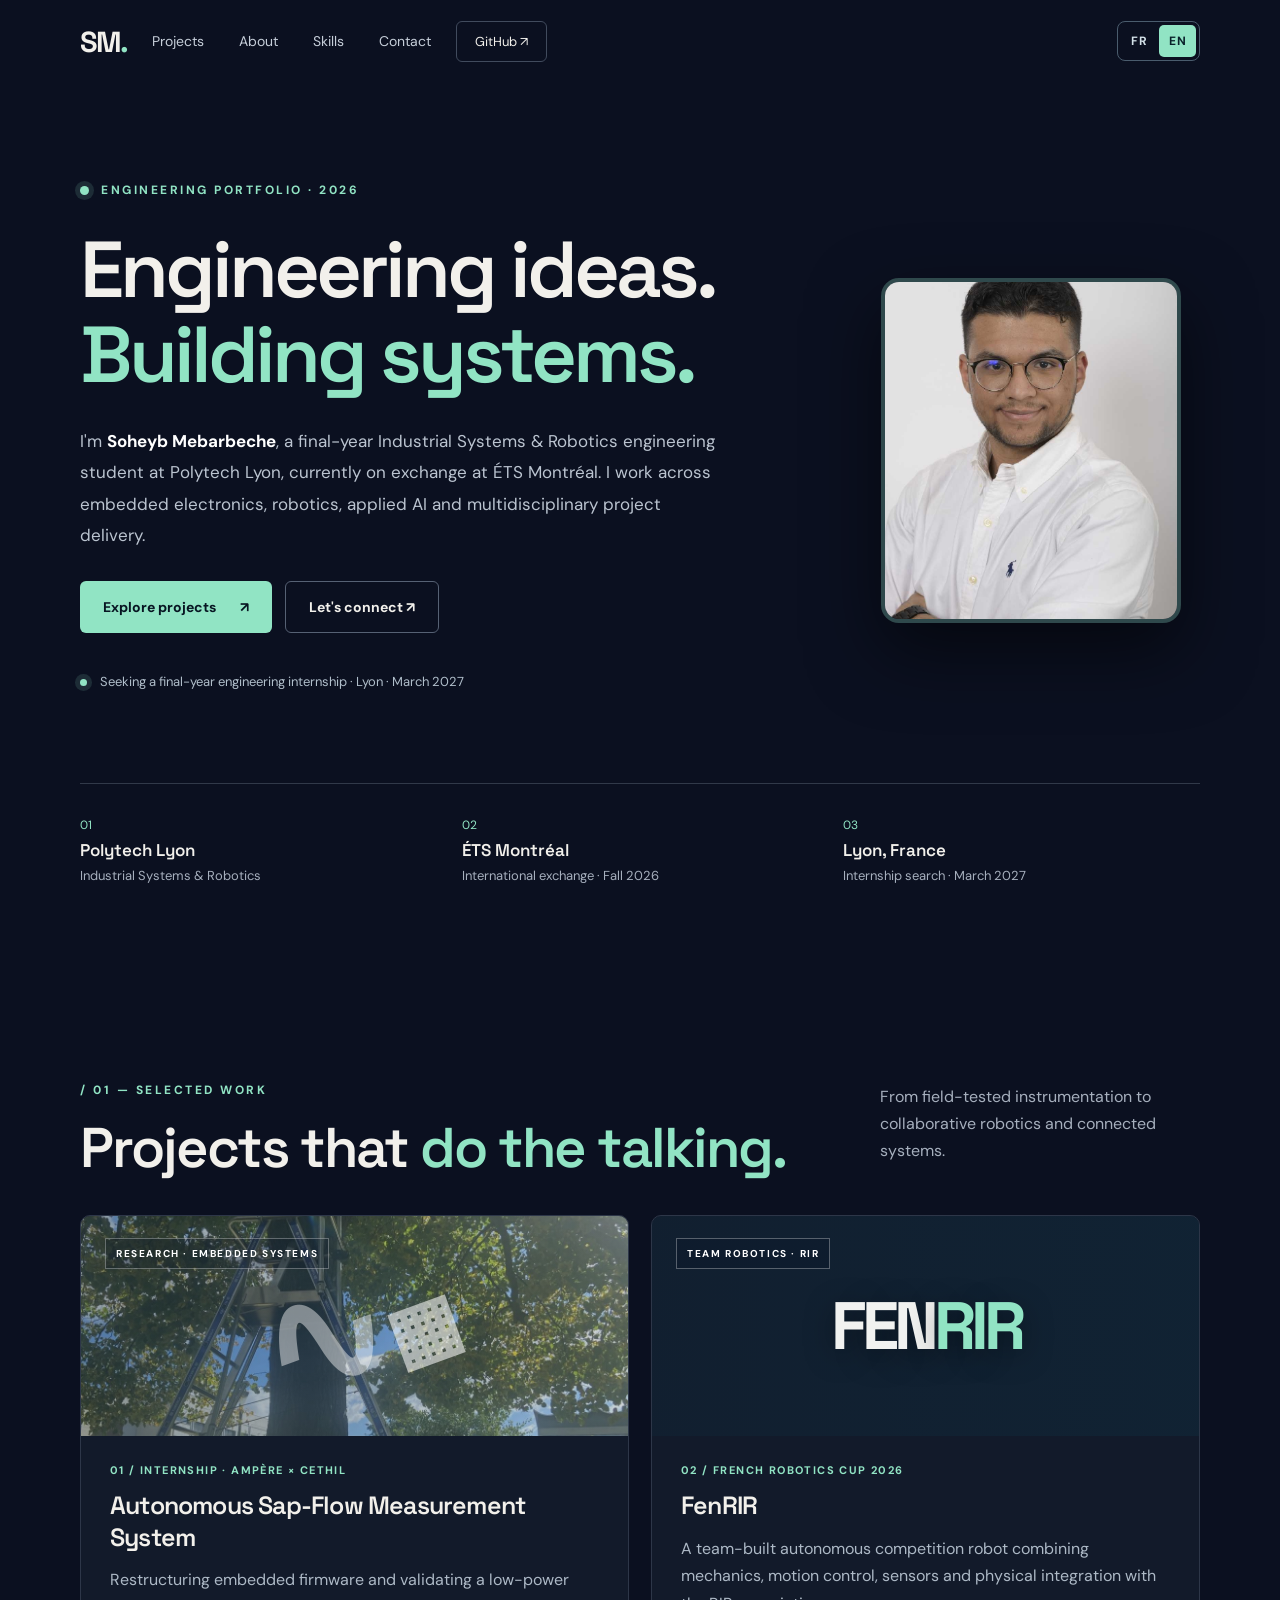
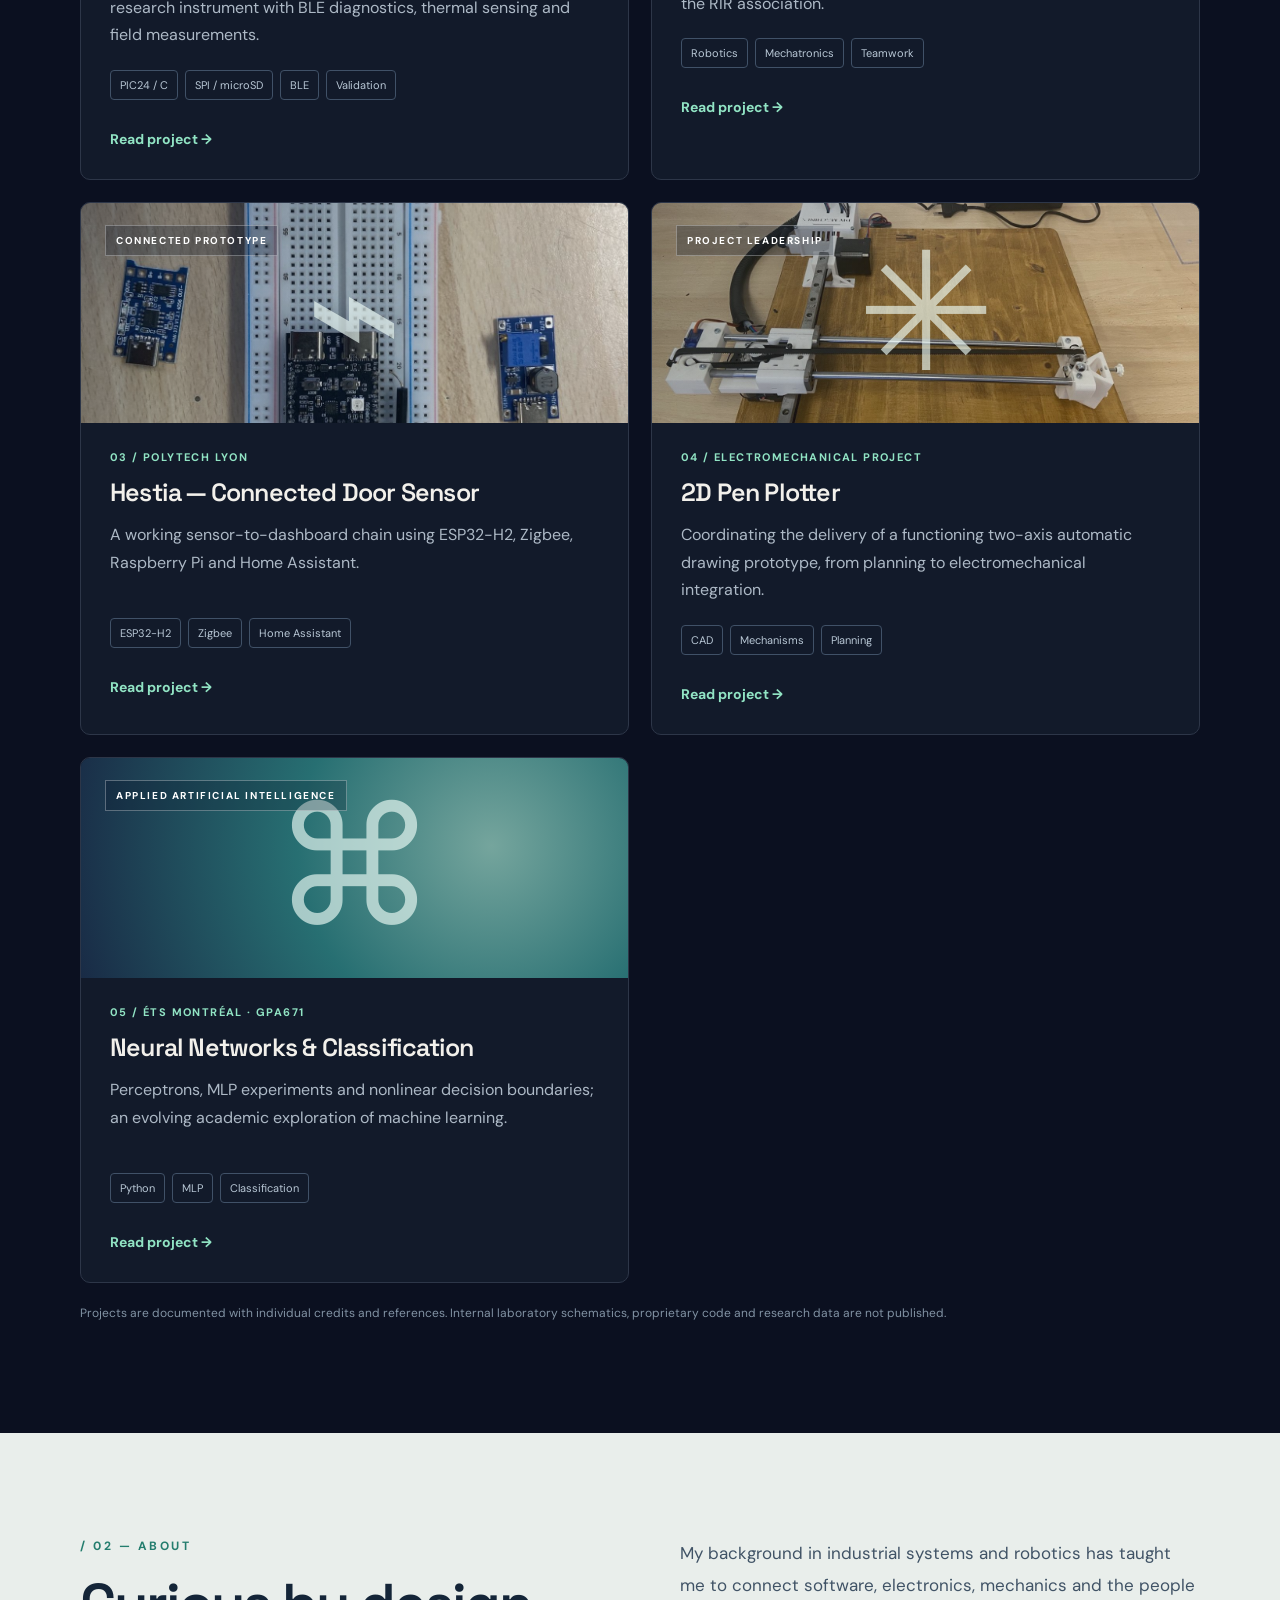
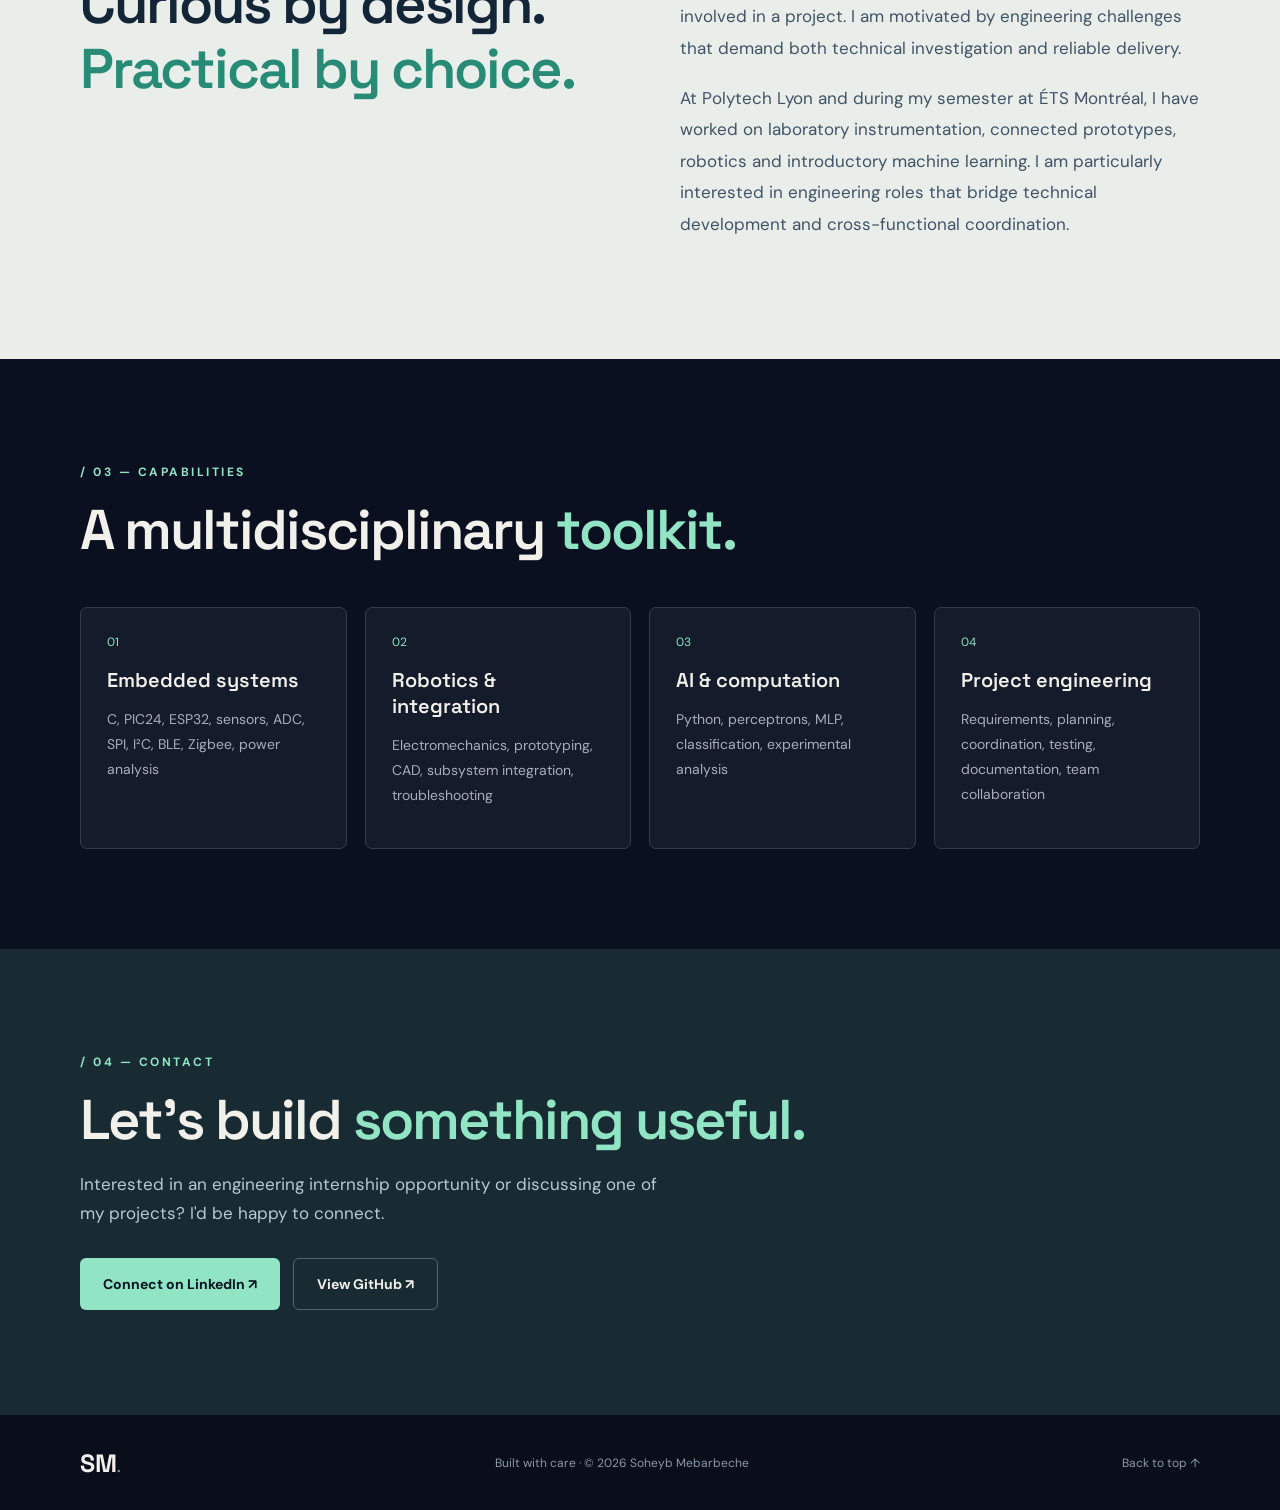
==== en/index.html @ 74ad2352 "Fix GitHub Pages root structure for bilingual portfolio" ====
<!DOCTYPE html>

<html lang="en"><head><meta charset="utf-8"/><meta content="width=device-width, initial-scale=1" name="viewport"/><meta content="Soheyb Mebarbeche — engineering student in industrial systems and robotics. Selected projects in robotics, embedded systems, AI and project engineering." name="description"/><title>Soheyb Mebarbeche | Engineering Portfolio</title><link href="../styles.css" rel="stylesheet"/></head><body>
<header class="nav"><a class="brand" href="#top">SM<span class="dot">.</span></a><nav aria-label="Main navigation"><a href="#projects">Projects</a><a href="#about">About</a><a href="#skills">Skills</a><a href="#contact">Contact</a></nav><a class="smallbtn" href="https://github.com/SoheybM" rel="noopener" target="_blank">GitHub ↗</a><div aria-label="Choix de la langue / Language" class="lang-switch" role="group"><a class="inactive" href="../index.html" hreflang="fr" lang="fr">FR</a><a aria-current="page" class="active" href="#" hreflang="en" lang="en">EN</a></div></header>
<main id="top"><section class="hero wrap"><div class="eyebrow"><span class="pulse"></span> ENGINEERING PORTFOLIO · 2026</div><div class="hero-grid"><div><h1>Engineering ideas.<br/><em>Building systems.</em></h1><p class="intro">I'm <strong>Soheyb Mebarbeche</strong>, a final-year Industrial Systems &amp; Robotics engineering student at Polytech Lyon, currently on exchange at ÉTS Montréal. I work across embedded electronics, robotics, applied AI and multidisciplinary project delivery.</p><div class="cta"><a class="primary" href="#projects">Explore projects <span>↗</span></a><a class="secondary" href="https://www.linkedin.com/in/soheyb-mebarbeche-37953226b" rel="noopener" target="_blank">Let's connect ↗</a></div><p class="availability"><span class="pulse"></span> Seeking a final-year engineering internship · Lyon · March 2027</p></div><div aria-label="Abstract engineering systems illustration" class="hero-art"><img alt="Professional portrait of Soheyb Mebarbeche" class="profile-photo" src="../assets/profile-photo.jpg"/></div></div><div class="facts"><div><span>01</span><strong>Polytech Lyon</strong><small>Industrial Systems &amp; Robotics</small></div><div><span>02</span><strong>ÉTS Montréal</strong><small>International exchange · Fall 2026</small></div><div><span>03</span><strong>Lyon, France</strong><small>Internship search · March 2027</small></div></div></section>
<section class="section wrap" id="projects"><div class="section-head"><div><div class="kicker">/ 01 — SELECTED WORK</div><h2>Projects that <em>do the talking.</em></h2></div><p>From field-tested instrumentation to collaborative robotics and connected systems.</p></div><div class="project-grid">
<article class="project-card featured"><div class="visual gradient-one" style="background:linear-gradient(90deg,#10263770,#10263730),url(../assets/tree-field.jpg) center 44% / cover"><div class="visual-label">RESEARCH · EMBEDDED SYSTEMS</div><div class="line-art">∿<span>▦</span></div></div><div class="card-content"><div class="meta">01 / INTERNSHIP · AMPÈRE × CETHIL</div><h3>Autonomous Sap-Flow Measurement System</h3><p>Restructuring embedded firmware and validating a low-power research instrument with BLE diagnostics, thermal sensing and field measurements.</p><div class="chips"><span>PIC24 / C</span><span>SPI / microSD</span><span>BLE</span><span>Validation</span></div><a href="../projects/sap-flow.html">Read project →</a></div></article>
<article class="project-card"><div class="visual fenrir" style="background:linear-gradient(90deg,#1026376e,#102637b5),url(https://github.com/user-attachments/assets/eb1d1699-436f-4fce-b600-164deeedb502) center center / cover"><div class="visual-label">TEAM ROBOTICS · RIR</div><div class="wolf">FEN<span>RIR</span></div></div><div class="card-content"><div class="meta">02 / FRENCH ROBOTICS CUP 2026</div><h3>FenRIR</h3><p>A team-built autonomous competition robot combining mechanics, motion control, sensors and physical integration with the RIR association.</p><div class="chips"><span>Robotics</span><span>Mechatronics</span><span>Teamwork</span></div><a href="../projects/fenrir.html">Read project →</a></div></article>
<article class="project-card"><div class="visual gradient-two" style="background:linear-gradient(90deg,#10263750,#10263710),url(../assets/hestia-electronics.jpg) center 50% / cover"><div class="visual-label">CONNECTED PROTOTYPE</div><div class="symbol">⌁</div></div><div class="card-content"><div class="meta">03 / POLYTECH LYON</div><h3>Hestia — Connected Door Sensor</h3><p>A working sensor-to-dashboard chain using ESP32-H2, Zigbee, Raspberry Pi and Home Assistant.</p><div class="chips"><span>ESP32-H2</span><span>Zigbee</span><span>Home Assistant</span></div><a href="../projects/hestia.html">Read project →</a></div></article>
<article class="project-card"><div class="visual gradient-three" style="background:linear-gradient(90deg,#10263750,#10263710),url(../assets/plotter-1.jpg) center 50% / cover"><div class="visual-label">PROJECT LEADERSHIP</div><div class="symbol">✳</div></div><div class="card-content"><div class="meta">04 / ELECTROMECHANICAL PROJECT</div><h3>2D Pen Plotter</h3><p>Coordinating the delivery of a functioning two-axis automatic drawing prototype, from planning to electromechanical integration.</p><div class="chips"><span>CAD</span><span>Mechanisms</span><span>Planning</span></div><a href="../projects/plotter.html">Read project →</a></div></article>
<article class="project-card"><div class="visual gradient-four"><div class="visual-label">APPLIED ARTIFICIAL INTELLIGENCE</div><div class="symbol">⌘</div></div><div class="card-content"><div class="meta">05 / ÉTS MONTRÉAL · GPA671</div><h3>Neural Networks &amp; Classification</h3><p>Perceptrons, MLP experiments and nonlinear decision boundaries; an evolving academic exploration of machine learning.</p><div class="chips"><span>Python</span><span>MLP</span><span>Classification</span></div><a href="../projects/neural-networks.html">Read project →</a></div></article>
</div><p class="fine">Projects are documented with individual credits and references. Internal laboratory schematics, proprietary code and research data are not published.</p></section>
<section class="section section-light" id="about"><div class="wrap two-col"><div><div class="kicker">/ 02 — ABOUT</div><h2>Curious by design.<br/><em>Practical by choice.</em></h2></div><div class="body-copy"><p>My background in industrial systems and robotics has taught me to connect software, electronics, mechanics and the people involved in a project. I am motivated by engineering challenges that demand both technical investigation and reliable delivery.</p><p>At Polytech Lyon and during my semester at ÉTS Montréal, I have worked on laboratory instrumentation, connected prototypes, robotics and introductory machine learning. I am particularly interested in engineering roles that bridge technical development and cross-functional coordination.</p></div></div></section>
<section class="section wrap" id="skills"><div class="kicker">/ 03 — CAPABILITIES</div><h2>A multidisciplinary <em>toolkit.</em></h2><div class="skills-grid"><div><div class="num">01</div><h3>Embedded systems</h3><p>C, PIC24, ESP32, sensors, ADC, SPI, I²C, BLE, Zigbee, power analysis</p></div><div><div class="num">02</div><h3>Robotics &amp; integration</h3><p>Electromechanics, prototyping, CAD, subsystem integration, troubleshooting</p></div><div><div class="num">03</div><h3>AI &amp; computation</h3><p>Python, perceptrons, MLP, classification, experimental analysis</p></div><div><div class="num">04</div><h3>Project engineering</h3><p>Requirements, planning, coordination, testing, documentation, team collaboration</p></div></div></section>
<section class="contact" id="contact"><div class="wrap"><div class="kicker">/ 04 — CONTACT</div><h2>Let's build <em>something useful.</em></h2><p>Interested in an engineering internship opportunity or discussing one of my projects? I'd be happy to connect.</p><div class="cta"><a class="primary" href="https://www.linkedin.com/in/soheyb-mebarbeche-37953226b" rel="noopener" target="_blank">Connect on LinkedIn ↗</a><a class="secondary" href="https://github.com/SoheybM" rel="noopener" target="_blank">View GitHub ↗</a></div></div></section></main><footer><div class="wrap foot"><strong>SM<span class="dot">.</span></strong><span>Built with care · © <span id="year">2026</span> Soheyb Mebarbeche</span><a href="#top">Back to top ↑</a></div></footer><script src="../script.js"></script></body></html>
---- styles.css ----
@import url('https://fonts.googleapis.com/css2?family=DM+Sans:wght@400;500;600;700&family=Space+Grotesk:wght@400;500;600;700&display=swap');
:root{--bg:#0b1020;--surface:#141b2b;--surface2:#1a2334;--cream:#f2f0eb;--muted:#a6afbd;--accent:#91e4c4;--line:#313949}*{box-sizing:border-box}html{scroll-behavior:smooth}body{margin:0;background:var(--bg);color:var(--cream);font-family:'DM Sans',sans-serif;-webkit-font-smoothing:antialiased}a{color:inherit;text-decoration:none}a:focus-visible{outline:2px solid var(--accent);outline-offset:4px}.wrap{max-width:1180px;margin:0 auto;padding-left:30px;padding-right:30px}.nav{height:82px;display:flex;align-items:center;justify-content:space-between;max-width:1180px;margin:auto;padding:0 30px;gap:25px}.brand{font:700 29px 'Space Grotesk',sans-serif;letter-spacing:-2px}.dot{color:var(--accent)}.nav nav{display:flex;gap:35px;color:#c6ced9;font-size:14px}.nav a:hover{color:var(--accent)}.smallbtn{border:1px solid #414b5d;padding:11px 18px;border-radius:6px;font-size:13px}.hero{padding-top:100px;padding-bottom:78px}.eyebrow,.kicker{color:var(--accent);font-size:12px;letter-spacing:2.5px;font-weight:700}.eyebrow{display:flex;align-items:center;gap:12px}.pulse{display:inline-block;width:9px;height:9px;border-radius:50%;background:var(--accent);box-shadow:0 0 0 5px #91e4c421}.hero-grid{display:grid;grid-template-columns:1.3fr 0.7fr;gap:30px;align-items:center}.hero h1{font:600 clamp(45px,6.2vw,80px)/1.07 'Space Grotesk',sans-serif;letter-spacing:-4px;margin:30px 0 28px}.hero h1 em,h2 em{font-style:normal;color:var(--accent)}.intro{font-size:17px;line-height:1.85;color:#bbc4d0;max-width:650px}.intro strong{color:white}.cta{display:flex;gap:13px;flex-wrap:wrap;margin:29px 0}.primary,.secondary{padding:16px 23px;border-radius:6px;font-weight:700;font-size:14px;display:inline-flex;align-items:center;gap:24px}.primary{background:var(--accent);color:#071522}.primary:hover{background:#b8f3df}.secondary{border:1px solid #566174;color:var(--cream)}.secondary:hover{border-color:var(--accent);color:var(--accent)}.availability{margin-top:40px;font-size:13px;color:#b0beca}.availability .pulse{margin-right:10px;width:7px;height:7px}.hero-art{width:100%;height:360px;position:relative;display:flex;align-items:center;justify-content:center}.orbit{border:1px dashed #456374;border-radius:50%;position:absolute;transform:rotate(-30deg)}.orbit-a{width:300px;height:300px}.orbit-b{width:240px;height:240px;border-style:solid;border-color:#3d6070}.core{width:168px;height:168px;border-radius:30px;background:linear-gradient(145deg,#8adcb9,#467c86);display:grid;place-items:center;color:#092034;font:700 59px 'Space Grotesk',sans-serif;letter-spacing:-6px;box-shadow:0 30px 85px #0008;transform:rotate(-12deg)}.core span{color:#def7ec}.tag{position:absolute;background:#1a2736;border:1px solid #375366;border-radius:4px;color:#c2ebe0;font:700 10px 'Space Grotesk';padding:10px 12px;letter-spacing:2px}.tag-a{top:37px;right:0}.tag-b{bottom:57px;right:0}.tag-c{bottom:28px;left:0}.facts{display:grid;grid-template-columns:repeat(3,1fr);margin-top:80px;padding-top:33px;border-top:1px solid var(--line);gap:25px}.facts div{display:flex;flex-direction:column;gap:6px}.facts span{font-size:12px;color:var(--accent)}.facts strong{font:600 17px 'Space Grotesk'}.facts small{font-size:13px;color:var(--muted)}.section{padding-top:105px;padding-bottom:100px}.section-head{display:flex;align-items:end;justify-content:space-between;gap:50px;margin-bottom:35px}.section h2,.contact h2{font:600 clamp(36px,4.5vw,56px)/1.15 'Space Grotesk';letter-spacing:-2px;margin:18px 0 0}.section-head>p{max-width:320px;color:var(--muted);line-height:1.7}.project-grid{display:grid;grid-template-columns:repeat(2,1fr);gap:22px}.project-card{border:1px solid #2d3648;border-radius:10px;overflow:hidden;background:#121a2a;transition:transform .2s,border-color .2s}.project-card:hover{transform:translateY(-3px);border-color:#6a9b93}.visual{height:220px;position:relative;display:flex;align-items:center;justify-content:center;overflow:hidden}.visual-label{position:absolute;top:22px;left:24px;border:1px solid #ffffff4d;background:#06122540;padding:8px 10px;font-size:10px;letter-spacing:1.6px;font-weight:700;color:white}.gradient-one{background:radial-gradient(circle at 75% 35%,#639c94,#23495f 48%,#111d37)}.gradient-two{background:radial-gradient(circle at 70% 38%,#a4d8ce,#477b9e 48%,#273455)}.gradient-three{background:radial-gradient(circle at 75% 25%,#b9a2e1,#776aa0 55%,#34405e)}.gradient-four{background:radial-gradient(circle at 75% 40%,#75a59d,#276f72 45%,#192b46)}.line-art{font:700 150px 'Space Grotesk';color:#ffffff70;transform:rotate(-20deg)}.line-art span{font-size:76px;color:#ffffff90}.fenrir{background:linear-gradient(145deg,#19314a,#45506a)}.wolf{font:700 67px 'Space Grotesk';letter-spacing:-5px;color:#f1f2f0;text-shadow:0 7px 30px #0006}.wolf span{color:var(--accent)}.symbol{font:500 165px 'Space Grotesk';color:#f1fff8a3}.card-content{padding:27px 29px 30px}.meta{color:var(--accent);font-size:11px;letter-spacing:1.4px;font-weight:700}.card-content h3{font:600 25px/1.26 'Space Grotesk';letter-spacing:-.8px;margin:13px 0}.card-content p{color:#adb9c6;line-height:1.72;margin:0 0 21px;min-height:76px}.chips{display:flex;gap:7px;flex-wrap:wrap;margin-bottom:28px}.chips span{font-size:11px;border:1px solid #405167;color:#b8c7d5;border-radius:4px;padding:7px 9px}.card-content a{font-size:14px;font-weight:700;color:var(--accent)}.card-content a:hover{text-decoration:underline}.fine{color:#8192a3;font-size:12px;margin-top:22px}.section-light{background:#e9eeeb;color:#142538}.section-light .kicker{color:#247d6e}.section-light h2 em{color:#278b76}.two-col{display:grid;grid-template-columns:1fr 1fr;gap:80px}.body-copy{font-size:17px;line-height:1.85;color:#405366}.body-copy p{margin:0 0 19px}.skills-grid{display:grid;grid-template-columns:repeat(4,1fr);gap:18px;margin-top:44px}.skills-grid>div{padding:26px;background:var(--surface);border:1px solid #303b4d;border-radius:7px}.num{color:var(--accent);font-size:12px}.skills-grid h3{font:600 20px 'Space Grotesk';margin:17px 0 13px}.skills-grid p{color:var(--muted);line-height:1.8;font-size:14px}.contact{background:#182b33;padding:105px 0}.contact p{color:#b6cbd0;font-size:17px;max-width:580px;line-height:1.75}.contact .cta{margin-bottom:0}footer{background:#090e1a}.foot{min-height:95px;display:flex;align-items:center;justify-content:space-between;gap:20px}.foot strong{font:700 25px 'Space Grotesk'}.foot span,.foot a{font-size:12px;color:#8c99a8}@media(max-width:850px){.hero-grid,.two-col{grid-template-columns:1fr}.hero-art{height:240px}.orbit-a{width:210px;height:210px}.orbit-b{width:150px;height:150px}.core{width:110px;height:110px;font-size:39px}.tag{font-size:8px}.skills-grid{grid-template-columns:repeat(2,1fr)}.section-head{display:block}}@media(max-width:620px){.wrap{padding-left:20px;padding-right:20px}.nav{padding:0 20px;height:70px}.nav nav{gap:13px;font-size:12px}.nav nav a:nth-child(2),.nav nav a:nth-child(3){display:none}.smallbtn{display:none}.hero{padding-top:65px}.hero h1{letter-spacing:-2.8px}.facts{grid-template-columns:1fr;gap:20px;margin-top:30px}.project-grid{grid-template-columns:1fr}.skills-grid{grid-template-columns:1fr}.section{padding-top:70px;padding-bottom:70px}.foot{flex-wrap:wrap;padding-top:25px;padding-bottom:25px}}

/* Professional portrait and bilingual language navigation */
.lang-switch{display:flex;align-items:center;border:1px solid #4a5c6d;border-radius:8px;padding:3px;gap:2px;flex-shrink:0;margin-left:auto}.lang-switch a{padding:8px 10px;border-radius:5px;font:700 12px 'DM Sans',sans-serif;letter-spacing:.5px}.lang-switch .active{background:var(--accent);color:#09212a}.lang-switch .inactive{color:#d4e1e8}.profile-photo{width:min(100%,300px);height:345px;object-fit:cover;object-position:50% 30%;border:4px solid #91e4c444;border-radius:18px;box-shadow:0 28px 70px #0008}.hero-art{height:370px}.hero-grid{grid-template-columns:minmax(0,1.45fr) minmax(250px,.65fr)}
@media(max-width:850px){.hero-grid{grid-template-columns:1fr}.hero-art{height:auto;justify-content:flex-start;margin:20px 0}.profile-photo{height:285px;width:230px}.nav{gap:14px}.nav nav{gap:15px}}
@media(max-width:620px){.nav{gap:9px}.nav nav{gap:10px}.lang-switch{margin-left:0}.lang-switch a{padding:7px 8px}.profile-photo{height:265px;width:215px}}
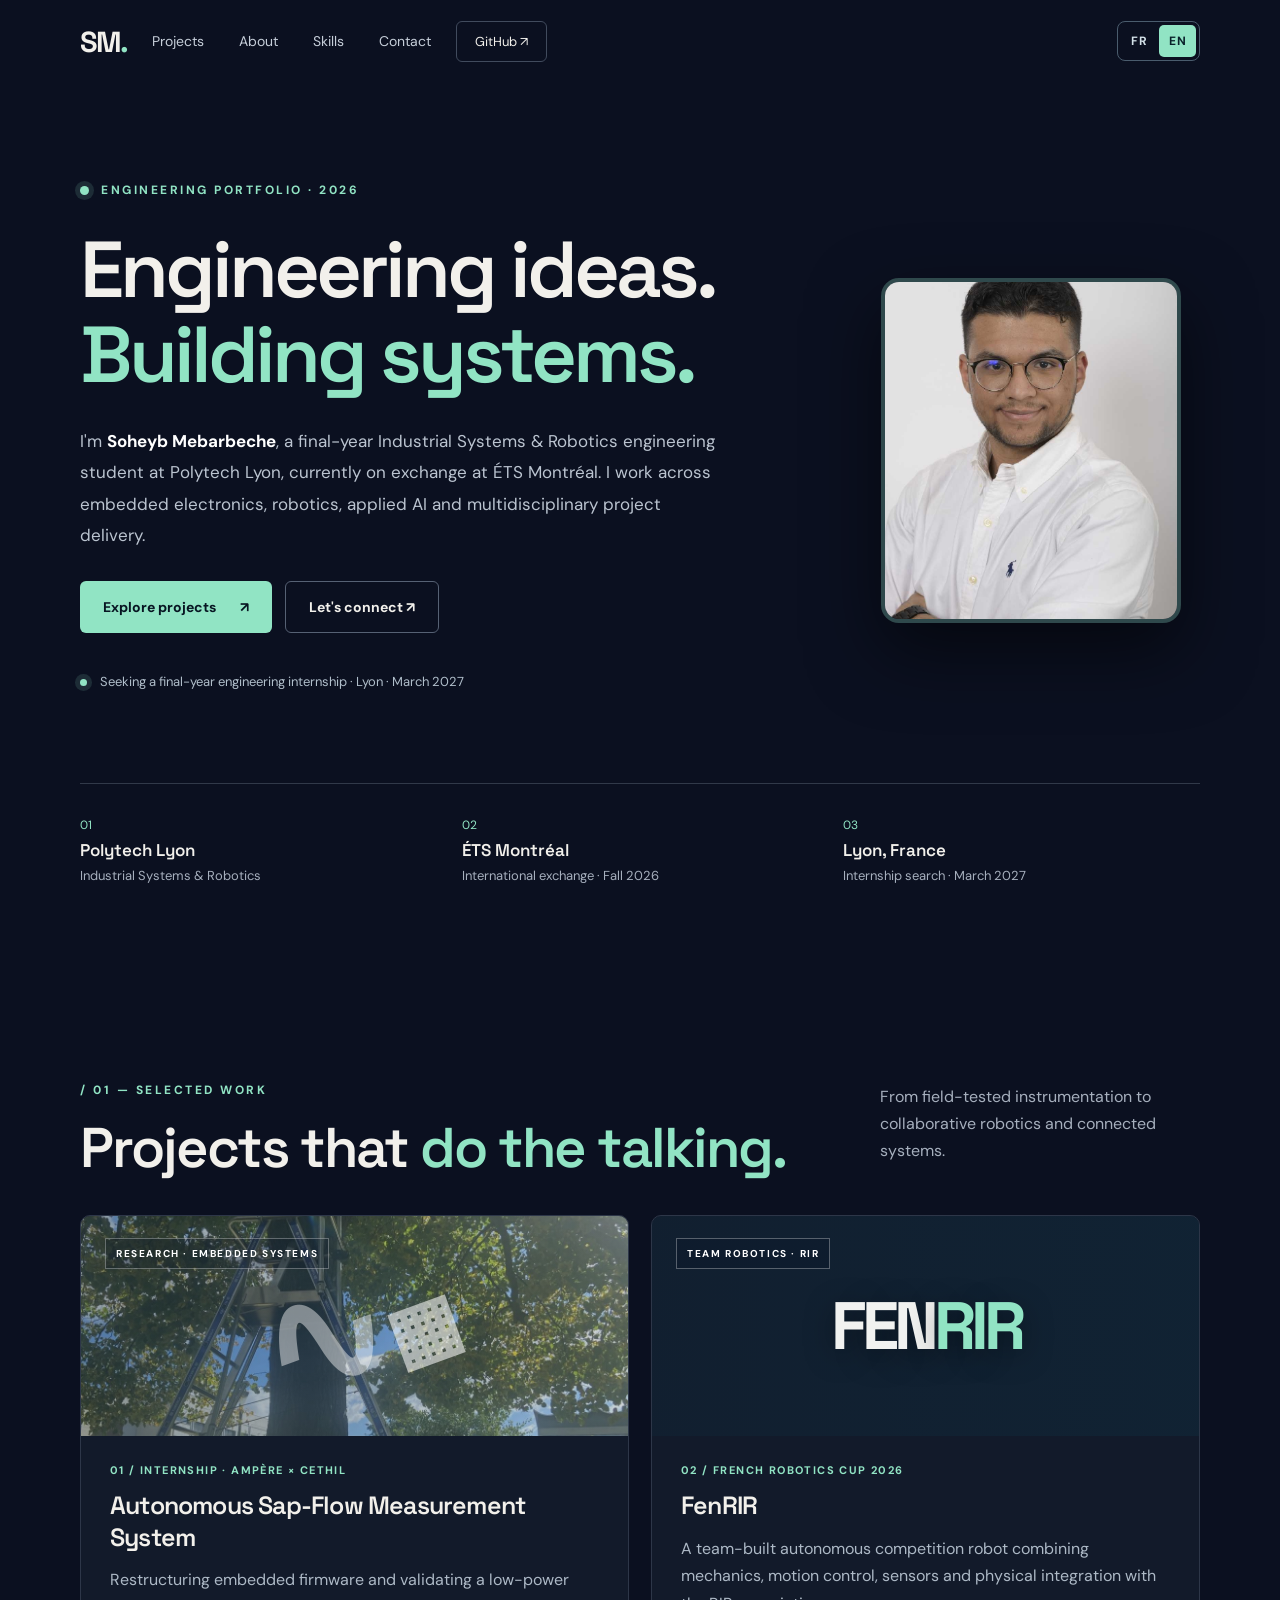
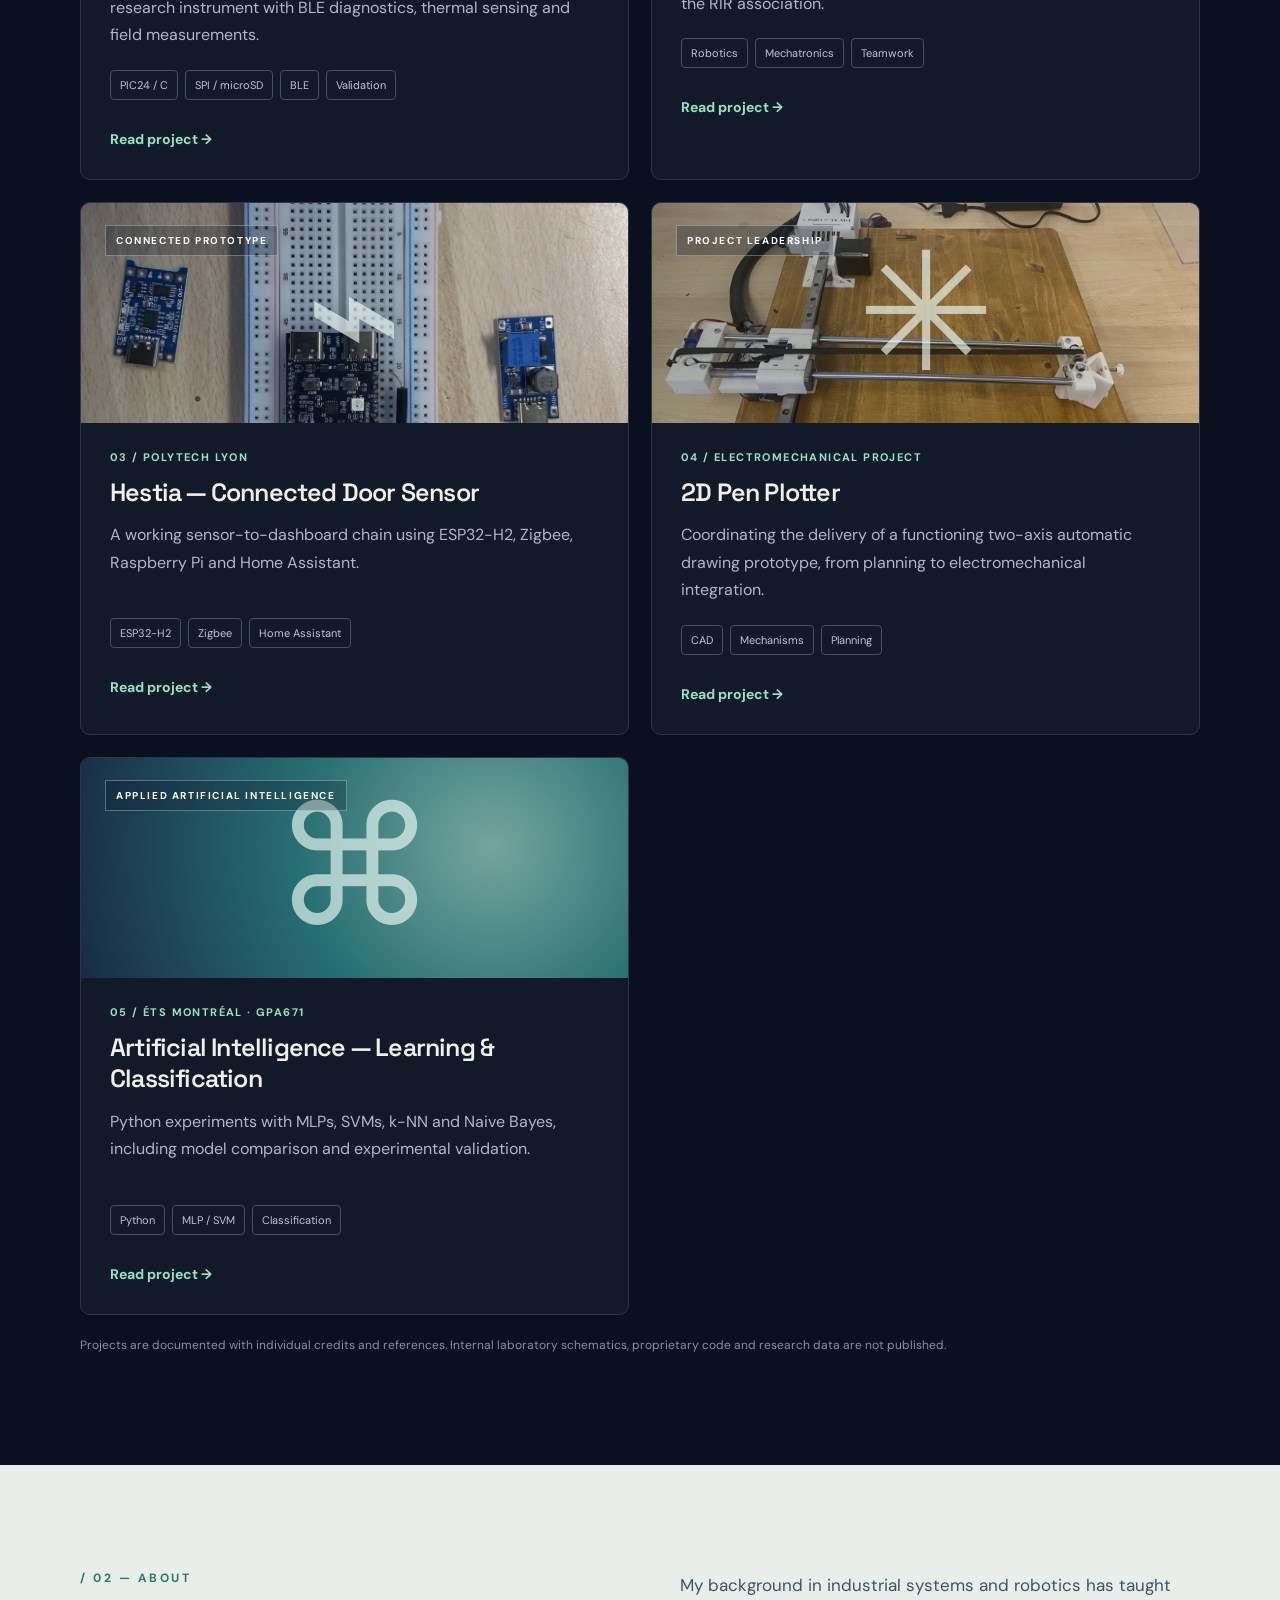
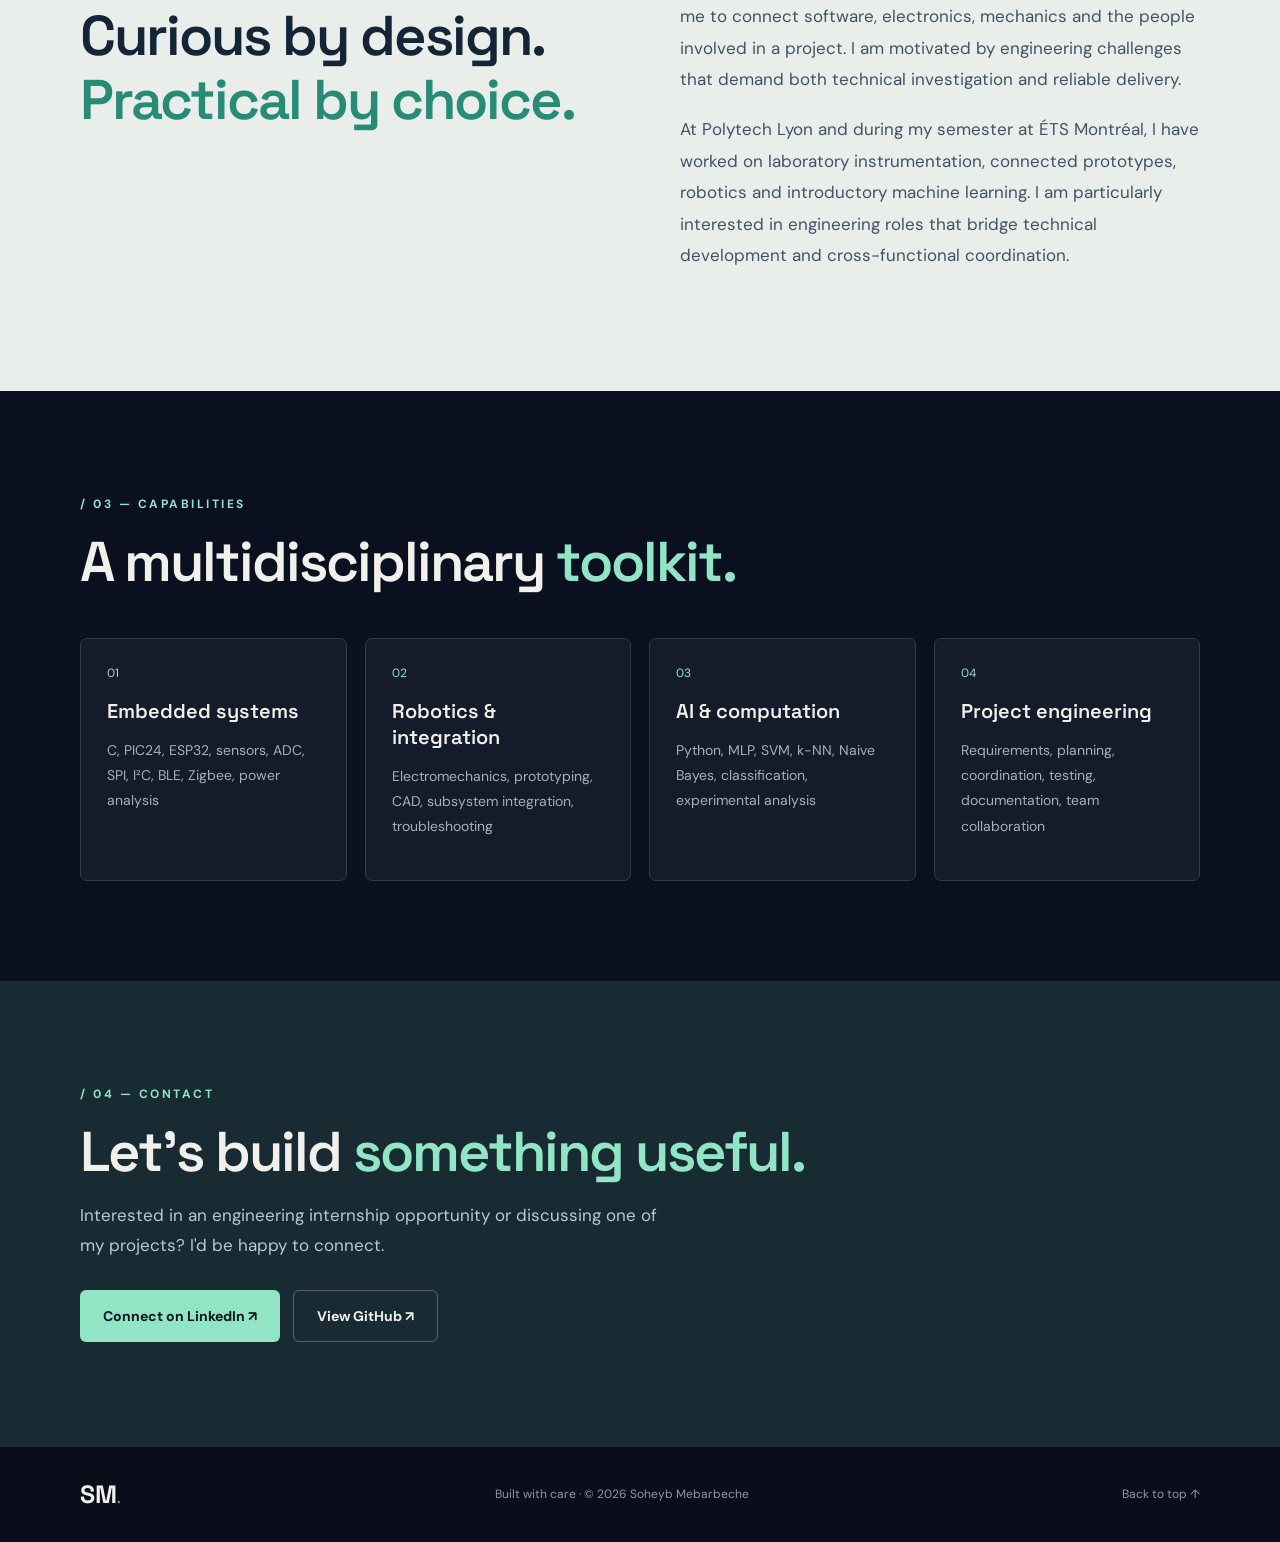
==== commit 304b91d3: "Expand GPA671 project summary (EN)" ====
--- a/en/index.html
+++ b/en/index.html
@@ -8,8 +8,8 @@
 <article class="project-card"><div class="visual fenrir" style="background:linear-gradient(90deg,#1026376e,#102637b5),url(https://github.com/user-attachments/assets/eb1d1699-436f-4fce-b600-164deeedb502) center center / cover"><div class="visual-label">TEAM ROBOTICS · RIR</div><div class="wolf">FEN<span>RIR</span></div></div><div class="card-content"><div class="meta">02 / FRENCH ROBOTICS CUP 2026</div><h3>FenRIR</h3><p>A team-built autonomous competition robot combining mechanics, motion control, sensors and physical integration with the RIR association.</p><div class="chips"><span>Robotics</span><span>Mechatronics</span><span>Teamwork</span></div><a href="../projects/fenrir.html">Read project →</a></div></article>
 <article class="project-card"><div class="visual gradient-two" style="background:linear-gradient(90deg,#10263750,#10263710),url(../assets/hestia-electronics.jpg) center 50% / cover"><div class="visual-label">CONNECTED PROTOTYPE</div><div class="symbol">⌁</div></div><div class="card-content"><div class="meta">03 / POLYTECH LYON</div><h3>Hestia — Connected Door Sensor</h3><p>A working sensor-to-dashboard chain using ESP32-H2, Zigbee, Raspberry Pi and Home Assistant.</p><div class="chips"><span>ESP32-H2</span><span>Zigbee</span><span>Home Assistant</span></div><a href="../projects/hestia.html">Read project →</a></div></article>
 <article class="project-card"><div class="visual gradient-three" style="background:linear-gradient(90deg,#10263750,#10263710),url(../assets/plotter-1.jpg) center 50% / cover"><div class="visual-label">PROJECT LEADERSHIP</div><div class="symbol">✳</div></div><div class="card-content"><div class="meta">04 / ELECTROMECHANICAL PROJECT</div><h3>2D Pen Plotter</h3><p>Coordinating the delivery of a functioning two-axis automatic drawing prototype, from planning to electromechanical integration.</p><div class="chips"><span>CAD</span><span>Mechanisms</span><span>Planning</span></div><a href="../projects/plotter.html">Read project →</a></div></article>
-<article class="project-card"><div class="visual gradient-four"><div class="visual-label">APPLIED ARTIFICIAL INTELLIGENCE</div><div class="symbol">⌘</div></div><div class="card-content"><div class="meta">05 / ÉTS MONTRÉAL · GPA671</div><h3>Neural Networks &amp; Classification</h3><p>Perceptrons, MLP experiments and nonlinear decision boundaries; an evolving academic exploration of machine learning.</p><div class="chips"><span>Python</span><span>MLP</span><span>Classification</span></div><a href="../projects/neural-networks.html">Read project →</a></div></article>
+<article class="project-card"><div class="visual gradient-four"><div class="visual-label">APPLIED ARTIFICIAL INTELLIGENCE</div><div class="symbol">⌘</div></div><div class="card-content"><div class="meta">05 / ÉTS MONTRÉAL · GPA671</div><h3>Artificial Intelligence — Learning &amp; Classification</h3><p>Python experiments with MLPs, SVMs, k-NN and Naive Bayes, including model comparison and experimental validation.</p><div class="chips"><span>Python</span><span>MLP / SVM</span><span>Classification</span></div><a href="../projects/neural-networks.html">Read project →</a></div></article>
 </div><p class="fine">Projects are documented with individual credits and references. Internal laboratory schematics, proprietary code and research data are not published.</p></section>
 <section class="section section-light" id="about"><div class="wrap two-col"><div><div class="kicker">/ 02 — ABOUT</div><h2>Curious by design.<br/><em>Practical by choice.</em></h2></div><div class="body-copy"><p>My background in industrial systems and robotics has taught me to connect software, electronics, mechanics and the people involved in a project. I am motivated by engineering challenges that demand both technical investigation and reliable delivery.</p><p>At Polytech Lyon and during my semester at ÉTS Montréal, I have worked on laboratory instrumentation, connected prototypes, robotics and introductory machine learning. I am particularly interested in engineering roles that bridge technical development and cross-functional coordination.</p></div></div></section>
-<section class="section wrap" id="skills"><div class="kicker">/ 03 — CAPABILITIES</div><h2>A multidisciplinary <em>toolkit.</em></h2><div class="skills-grid"><div><div class="num">01</div><h3>Embedded systems</h3><p>C, PIC24, ESP32, sensors, ADC, SPI, I²C, BLE, Zigbee, power analysis</p></div><div><div class="num">02</div><h3>Robotics &amp; integration</h3><p>Electromechanics, prototyping, CAD, subsystem integration, troubleshooting</p></div><div><div class="num">03</div><h3>AI &amp; computation</h3><p>Python, perceptrons, MLP, classification, experimental analysis</p></div><div><div class="num">04</div><h3>Project engineering</h3><p>Requirements, planning, coordination, testing, documentation, team collaboration</p></div></div></section>
+<section class="section wrap" id="skills"><div class="kicker">/ 03 — CAPABILITIES</div><h2>A multidisciplinary <em>toolkit.</em></h2><div class="skills-grid"><div><div class="num">01</div><h3>Embedded systems</h3><p>C, PIC24, ESP32, sensors, ADC, SPI, I²C, BLE, Zigbee, power analysis</p></div><div><div class="num">02</div><h3>Robotics &amp; integration</h3><p>Electromechanics, prototyping, CAD, subsystem integration, troubleshooting</p></div><div><div class="num">03</div><h3>AI &amp; computation</h3><p>Python, MLP, SVM, k-NN, Naive Bayes, classification, experimental analysis</p></div><div><div class="num">04</div><h3>Project engineering</h3><p>Requirements, planning, coordination, testing, documentation, team collaboration</p></div></div></section>
 <section class="contact" id="contact"><div class="wrap"><div class="kicker">/ 04 — CONTACT</div><h2>Let's build <em>something useful.</em></h2><p>Interested in an engineering internship opportunity or discussing one of my projects? I'd be happy to connect.</p><div class="cta"><a class="primary" href="https://www.linkedin.com/in/soheyb-mebarbeche-37953226b" rel="noopener" target="_blank">Connect on LinkedIn ↗</a><a class="secondary" href="https://github.com/SoheybM" rel="noopener" target="_blank">View GitHub ↗</a></div></div></section></main><footer><div class="wrap foot"><strong>SM<span class="dot">.</span></strong><span>Built with care · © <span id="year">2026</span> Soheyb Mebarbeche</span><a href="#top">Back to top ↑</a></div></footer><script src="../script.js"></script></body></html>
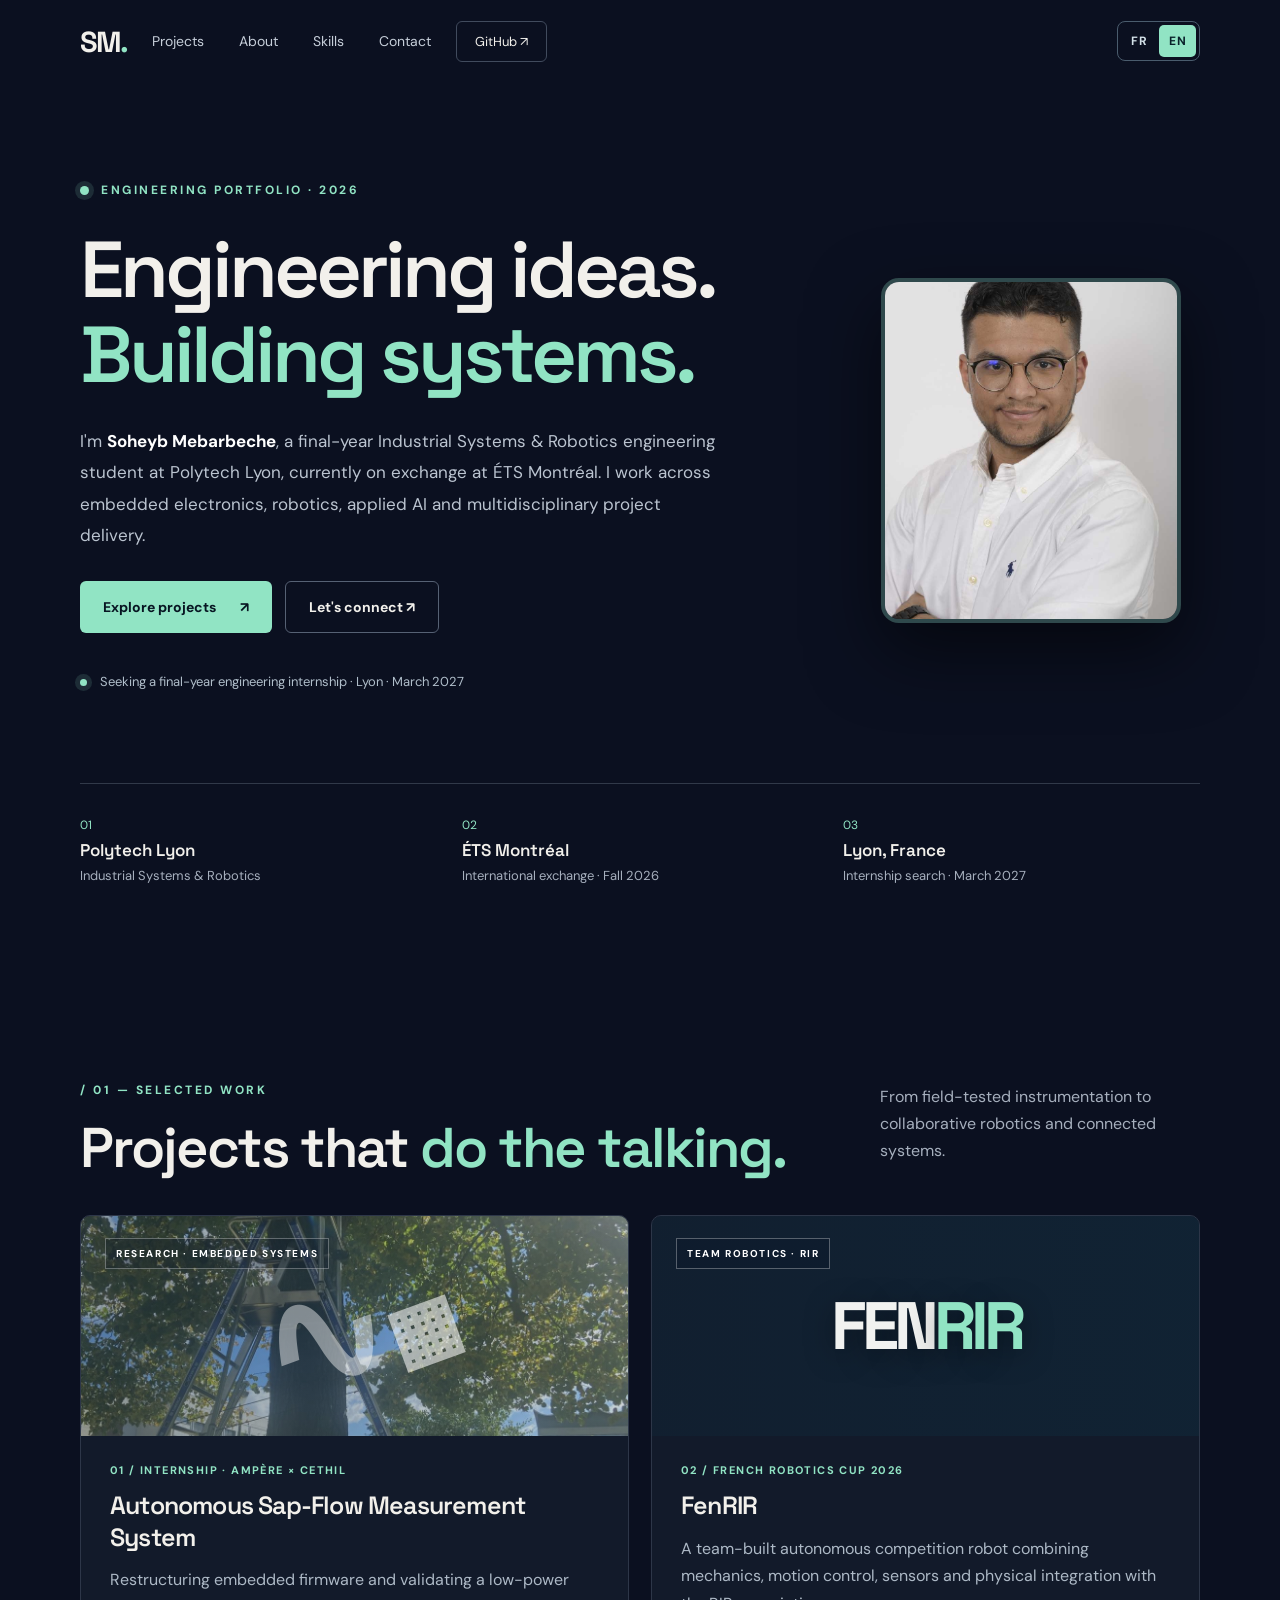
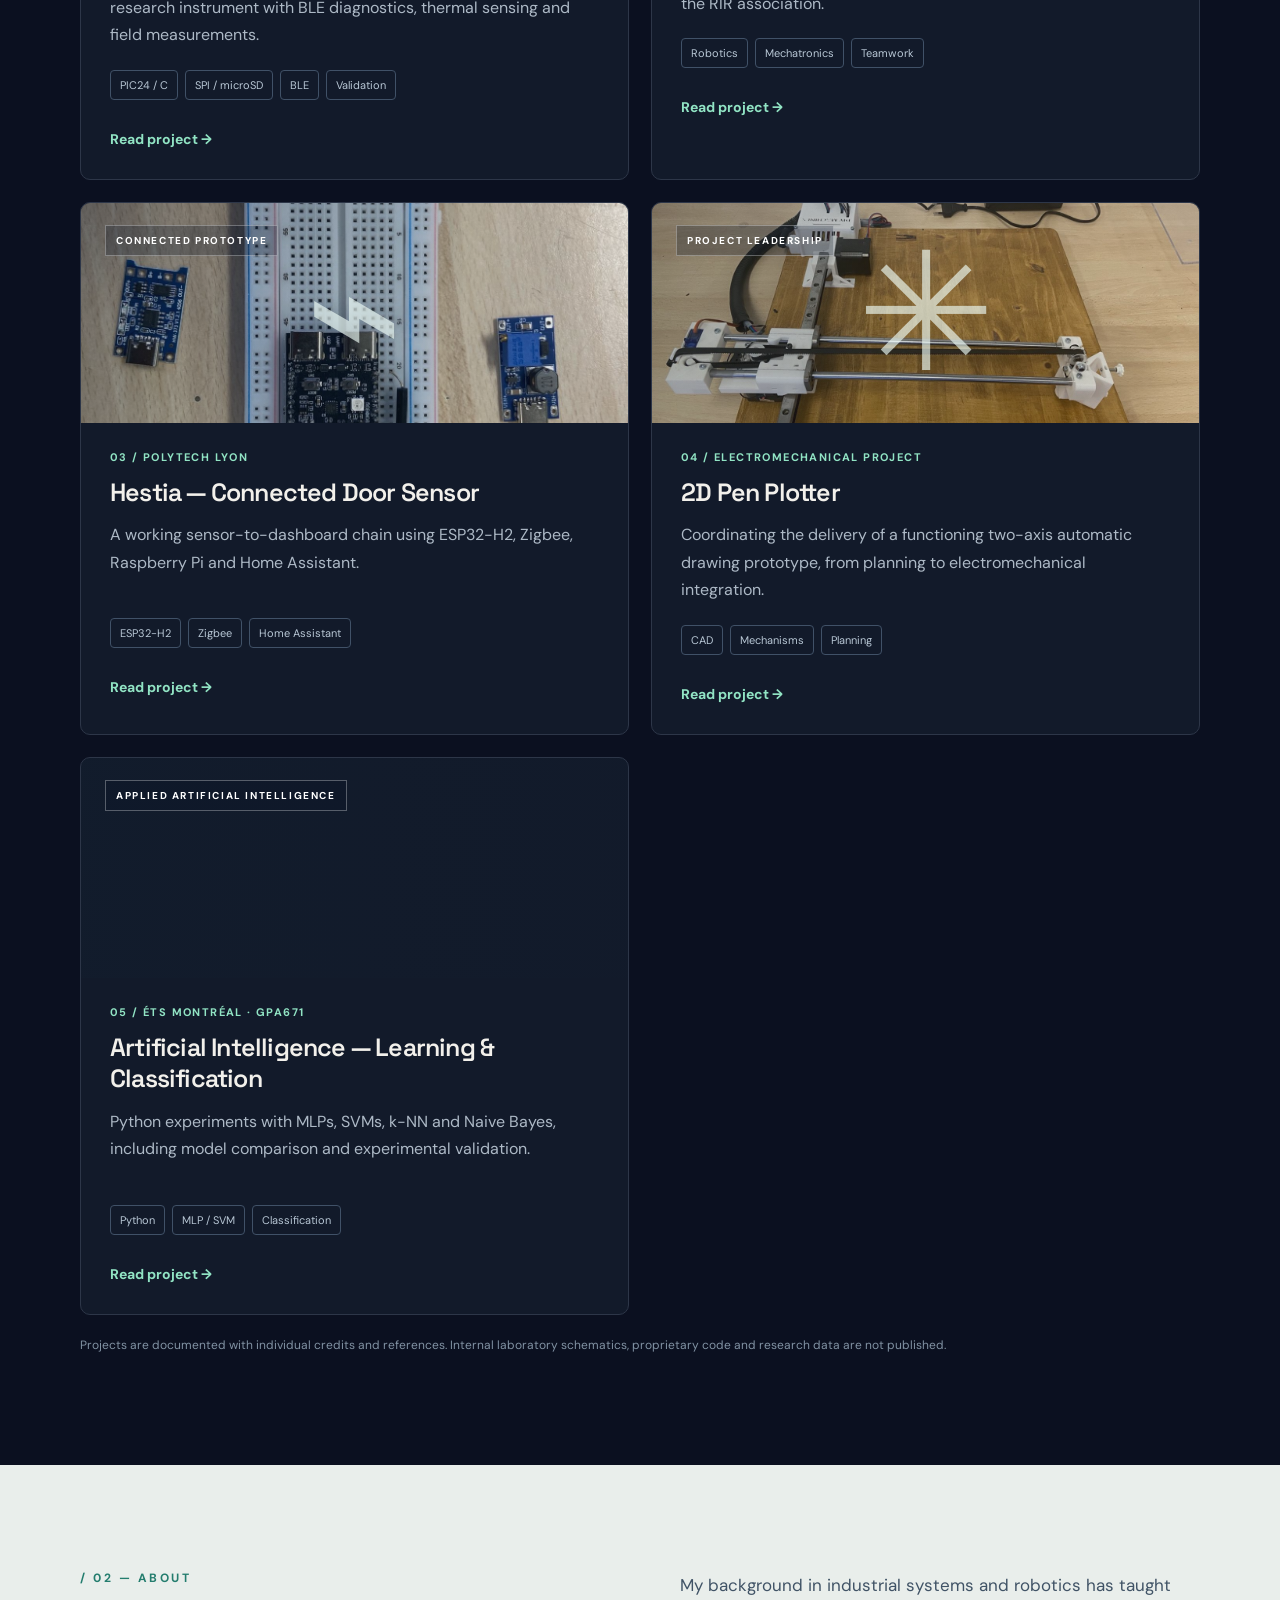
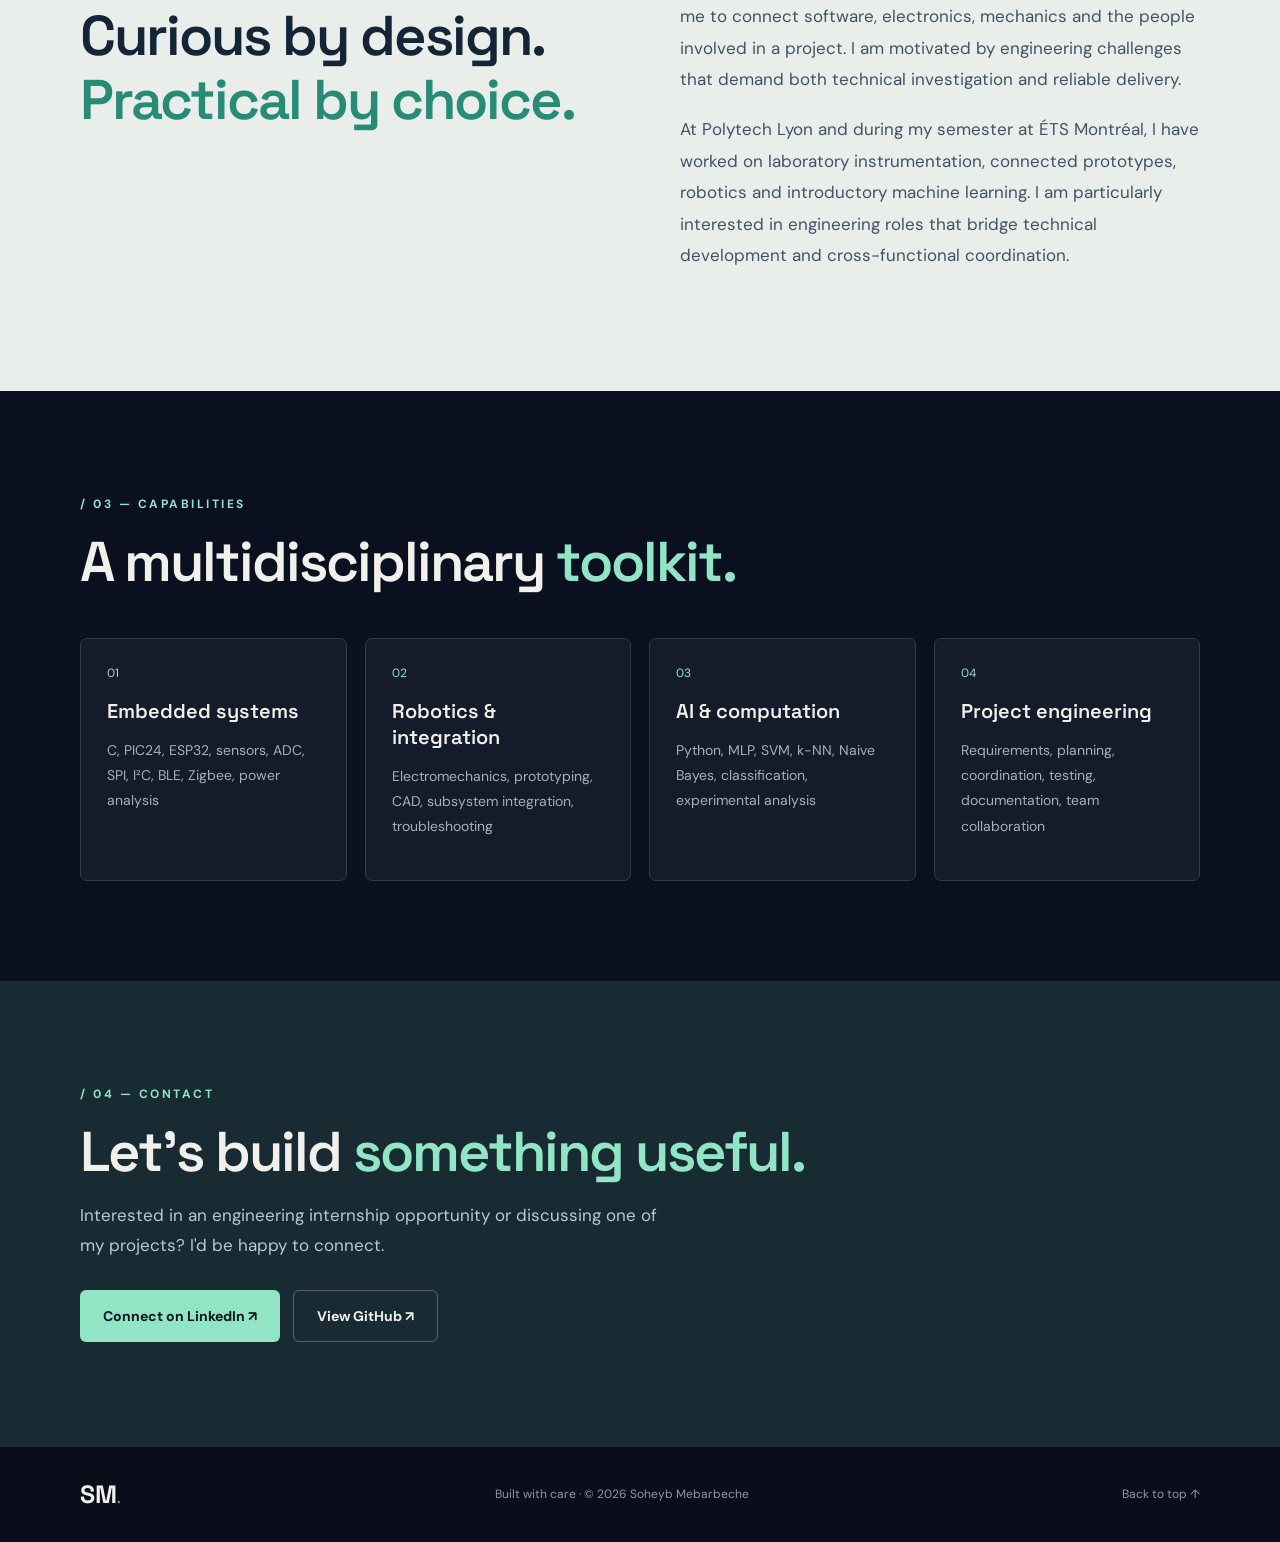
==== commit faa05357: "Use GPA671 result as AI project visual (EN)" ====
--- a/en/index.html
+++ b/en/index.html
@@ -8,7 +8,7 @@
 <article class="project-card"><div class="visual fenrir" style="background:linear-gradient(90deg,#1026376e,#102637b5),url(https://github.com/user-attachments/assets/eb1d1699-436f-4fce-b600-164deeedb502) center center / cover"><div class="visual-label">TEAM ROBOTICS · RIR</div><div class="wolf">FEN<span>RIR</span></div></div><div class="card-content"><div class="meta">02 / FRENCH ROBOTICS CUP 2026</div><h3>FenRIR</h3><p>A team-built autonomous competition robot combining mechanics, motion control, sensors and physical integration with the RIR association.</p><div class="chips"><span>Robotics</span><span>Mechatronics</span><span>Teamwork</span></div><a href="../projects/fenrir.html">Read project →</a></div></article>
 <article class="project-card"><div class="visual gradient-two" style="background:linear-gradient(90deg,#10263750,#10263710),url(../assets/hestia-electronics.jpg) center 50% / cover"><div class="visual-label">CONNECTED PROTOTYPE</div><div class="symbol">⌁</div></div><div class="card-content"><div class="meta">03 / POLYTECH LYON</div><h3>Hestia — Connected Door Sensor</h3><p>A working sensor-to-dashboard chain using ESP32-H2, Zigbee, Raspberry Pi and Home Assistant.</p><div class="chips"><span>ESP32-H2</span><span>Zigbee</span><span>Home Assistant</span></div><a href="../projects/hestia.html">Read project →</a></div></article>
 <article class="project-card"><div class="visual gradient-three" style="background:linear-gradient(90deg,#10263750,#10263710),url(../assets/plotter-1.jpg) center 50% / cover"><div class="visual-label">PROJECT LEADERSHIP</div><div class="symbol">✳</div></div><div class="card-content"><div class="meta">04 / ELECTROMECHANICAL PROJECT</div><h3>2D Pen Plotter</h3><p>Coordinating the delivery of a functioning two-axis automatic drawing prototype, from planning to electromechanical integration.</p><div class="chips"><span>CAD</span><span>Mechanisms</span><span>Planning</span></div><a href="../projects/plotter.html">Read project →</a></div></article>
-<article class="project-card"><div class="visual gradient-four"><div class="visual-label">APPLIED ARTIFICIAL INTELLIGENCE</div><div class="symbol">⌘</div></div><div class="card-content"><div class="meta">05 / ÉTS MONTRÉAL · GPA671</div><h3>Artificial Intelligence — Learning &amp; Classification</h3><p>Python experiments with MLPs, SVMs, k-NN and Naive Bayes, including model comparison and experimental validation.</p><div class="chips"><span>Python</span><span>MLP / SVM</span><span>Classification</span></div><a href="../projects/neural-networks.html">Read project →</a></div></article>
+<article class="project-card"><div class="visual gradient-four" style="background:linear-gradient(90deg,#10263722,#10263708),url(../assets/gpa671/lab1-decision-boundary.webp) center 52% / cover"><div class="visual-label">APPLIED ARTIFICIAL INTELLIGENCE</div></div><div class="card-content"><div class="meta">05 / ÉTS MONTRÉAL · GPA671</div><h3>Artificial Intelligence — Learning &amp; Classification</h3><p>Python experiments with MLPs, SVMs, k-NN and Naive Bayes, including model comparison and experimental validation.</p><div class="chips"><span>Python</span><span>MLP / SVM</span><span>Classification</span></div><a href="../projects/neural-networks.html">Read project →</a></div></article>
 </div><p class="fine">Projects are documented with individual credits and references. Internal laboratory schematics, proprietary code and research data are not published.</p></section>
 <section class="section section-light" id="about"><div class="wrap two-col"><div><div class="kicker">/ 02 — ABOUT</div><h2>Curious by design.<br/><em>Practical by choice.</em></h2></div><div class="body-copy"><p>My background in industrial systems and robotics has taught me to connect software, electronics, mechanics and the people involved in a project. I am motivated by engineering challenges that demand both technical investigation and reliable delivery.</p><p>At Polytech Lyon and during my semester at ÉTS Montréal, I have worked on laboratory instrumentation, connected prototypes, robotics and introductory machine learning. I am particularly interested in engineering roles that bridge technical development and cross-functional coordination.</p></div></div></section>
 <section class="section wrap" id="skills"><div class="kicker">/ 03 — CAPABILITIES</div><h2>A multidisciplinary <em>toolkit.</em></h2><div class="skills-grid"><div><div class="num">01</div><h3>Embedded systems</h3><p>C, PIC24, ESP32, sensors, ADC, SPI, I²C, BLE, Zigbee, power analysis</p></div><div><div class="num">02</div><h3>Robotics &amp; integration</h3><p>Electromechanics, prototyping, CAD, subsystem integration, troubleshooting</p></div><div><div class="num">03</div><h3>AI &amp; computation</h3><p>Python, MLP, SVM, k-NN, Naive Bayes, classification, experimental analysis</p></div><div><div class="num">04</div><h3>Project engineering</h3><p>Requirements, planning, coordination, testing, documentation, team collaboration</p></div></div></section>
